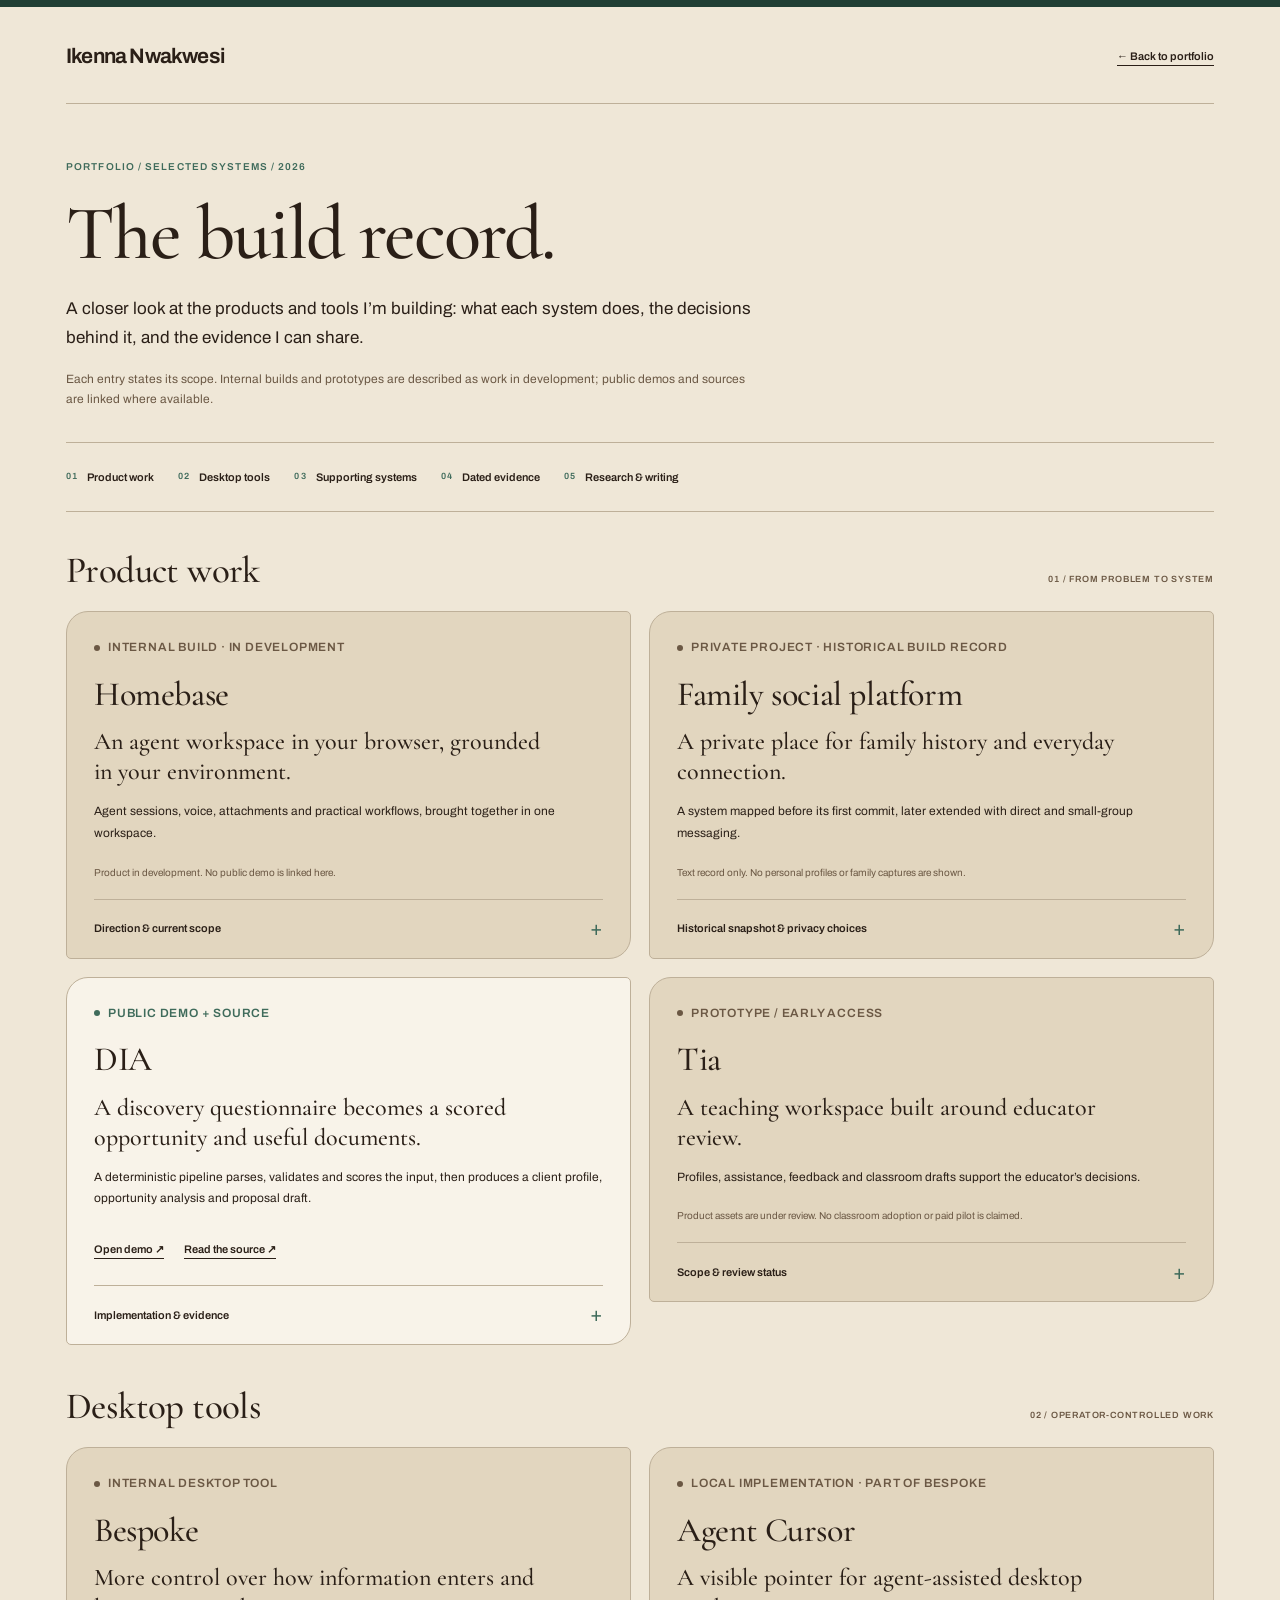
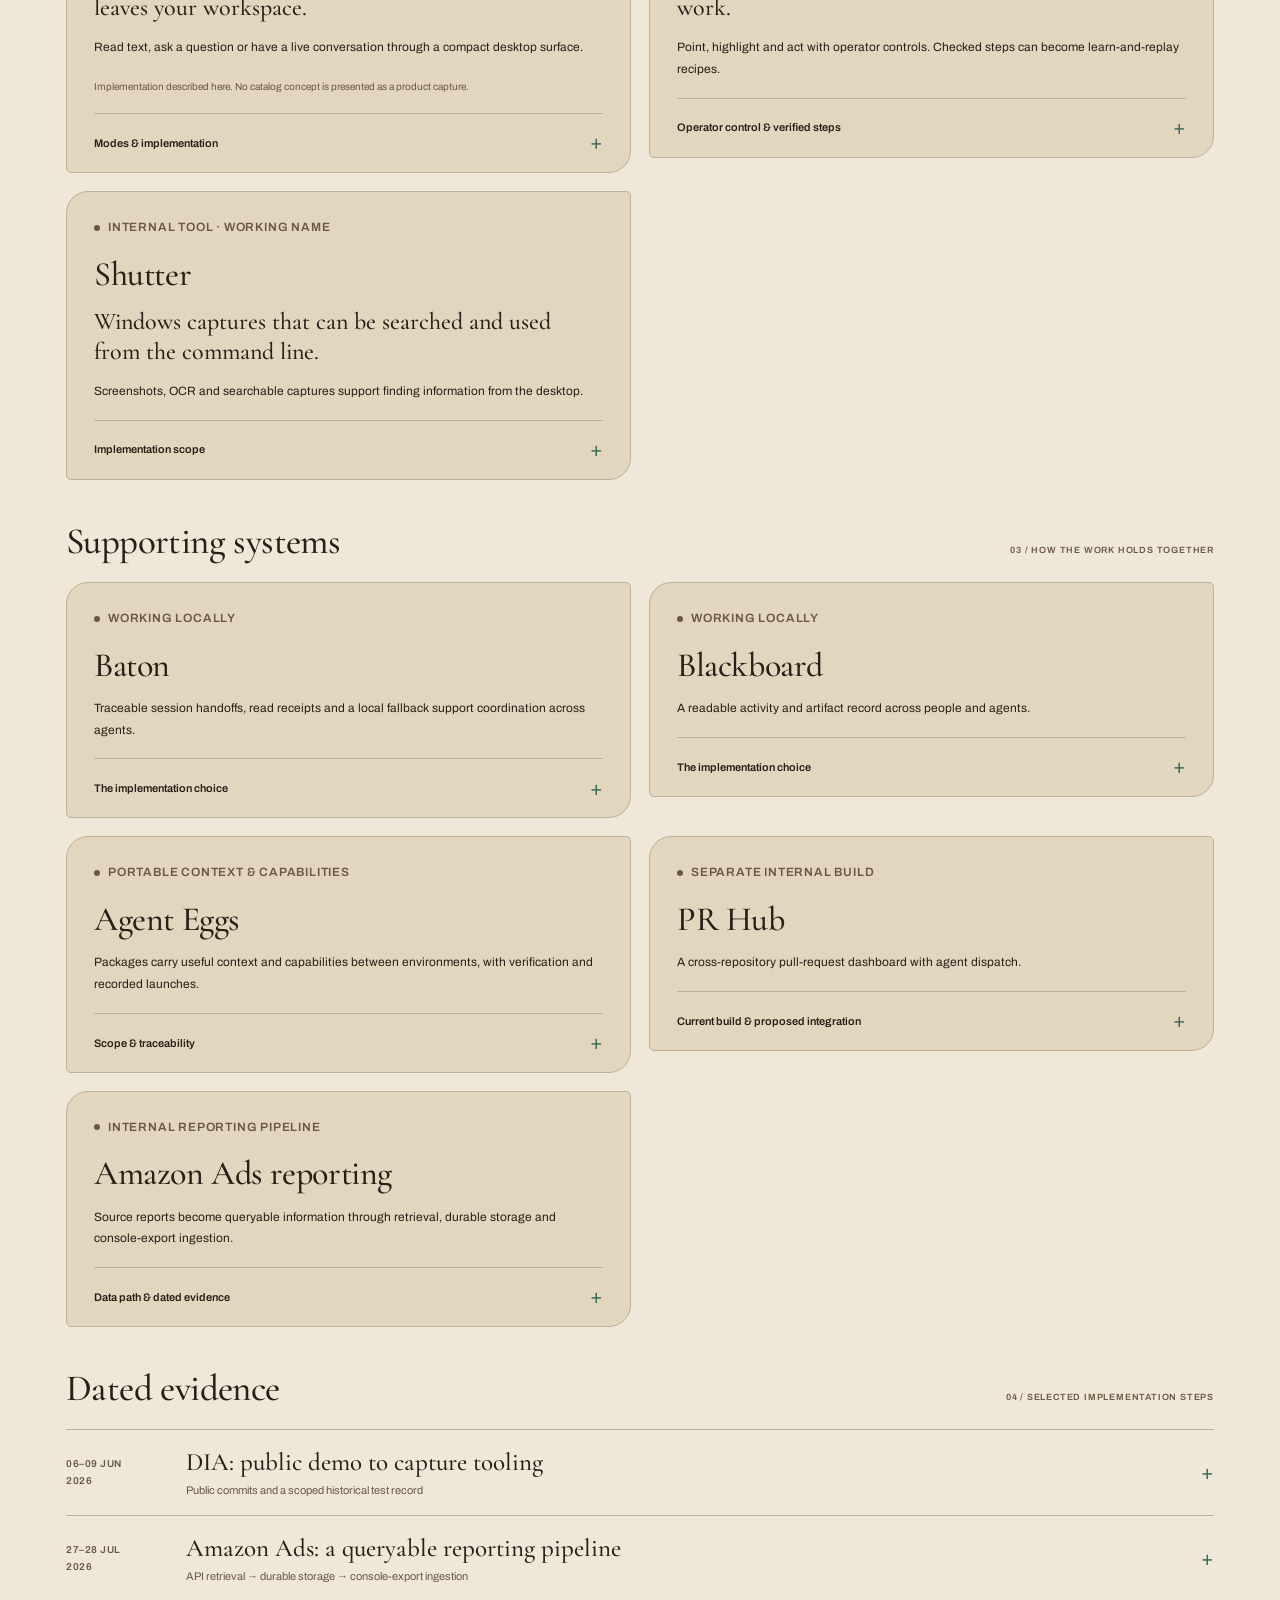
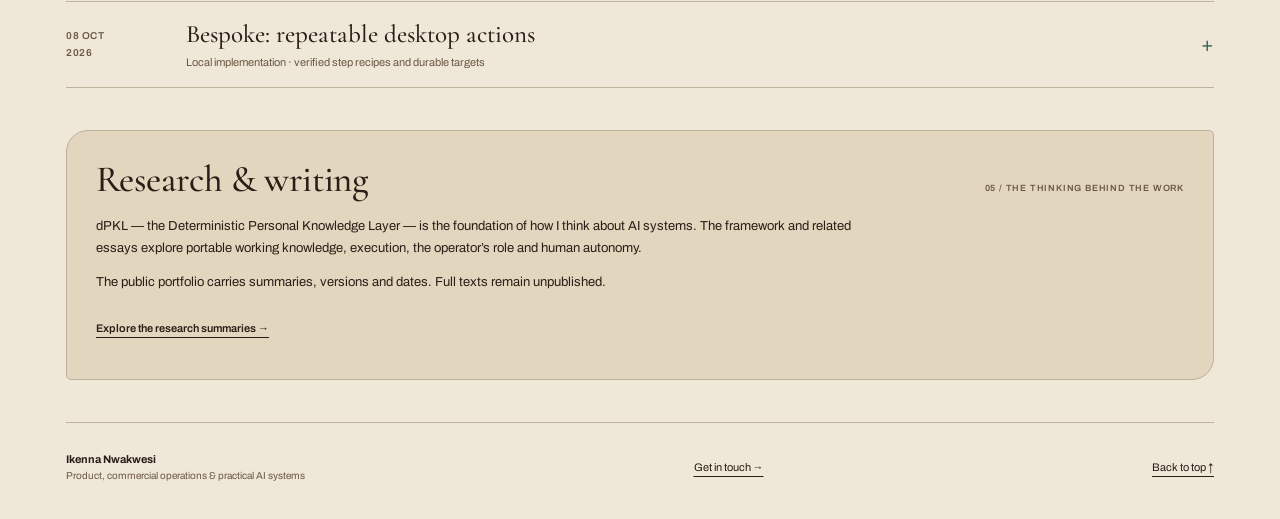
==== build-record.html @ 5bdbdd67 "Prepare a separate public-safe expanded build record draft" ====
<!doctype html>
<!-- ARTIFACT_IDENTITY_POLICY: Produced by the agent fleet. Public-safe cloud reconstruction; review provenance is recorded separately from the product page. -->
<html lang="en">
<head>
  <meta charset="utf-8">
  <meta name="viewport" content="width=device-width,initial-scale=1">
  <meta name="color-scheme" content="light">
  <meta name="description" content="A closer look at Ikenna Nwakwesi's product work, desktop tools, supporting systems and dated implementation evidence.">
  <title>The build record — Ikenna Nwakwesi</title>
  <link rel="stylesheet" href="assets/build-record.css">
</head>
<body>
<a class="skip" href="#main">Skip to content</a>
<div class="topline"></div>
<div class="wrap">
  <header class="header"><a class="wordmark" href="index.html">Ikenna Nwakwesi</a><a class="back-link" href="index.html#evidence">← Back to portfolio</a></header>
  <main id="main">
    <div class="hero">
      <p class="eyebrow">Portfolio / Selected systems / 2026</p>
      <h1>The build record.</h1>
      <p class="intro">A closer look at the products and tools I’m building: what each system does, the decisions behind it, and the evidence I can share.</p>
      <p class="scope-note">Each entry states its scope. Internal builds and prototypes are described as work in development; public demos and sources are linked where available.</p>
    </div>
    <nav class="contents" aria-label="Build record sections">
      <a href="#products"><span class="number">01</span>Product work</a>
      <a href="#desktop"><span class="number">02</span>Desktop tools</a>
      <a href="#support"><span class="number">03</span>Supporting systems</a>
      <a href="#milestones"><span class="number">04</span>Dated evidence</a>
      <a href="#research"><span class="number">05</span>Research &amp; writing</a>
    </nav>

    <section id="products" aria-labelledby="products-heading">
      <div class="section-heading"><h2 id="products-heading">Product work</h2><span class="section-label">01 / From problem to system</span></div>
      <div class="cards">
        <article class="card internal" id="homebase" aria-labelledby="homebase-title">
          <p class="status">Internal build · In development</p><h3 id="homebase-title">Homebase</h3>
          <p class="lead">An agent workspace in your browser, grounded in your environment.</p>
          <p>Agent sessions, voice, attachments and practical workflows, brought together in one workspace.</p>
          <p class="availability">Product in development. No public demo is linked here.</p>
          <details><summary>Direction &amp; current scope</summary><div class="detail-body"><p>The direction is a workspace the agent can operate while you focus on the work. The current internal build brings the working session and its inputs together.</p><p>PR Hub is a separate internal build. Its proposed integration with Homebase remains a product direction.</p></div></details>
        </article>

        <article class="card internal" id="family" aria-labelledby="family-title">
          <p class="status">Private project · Historical build record</p><h3 id="family-title">Family social platform</h3>
          <p class="lead">A private place for family history and everyday connection.</p>
          <p>A system mapped before its first commit, later extended with direct and small-group messaging.</p>
          <p class="availability">Text record only. No personal profiles or family captures are shown.</p>
          <details><summary>Historical snapshot &amp; privacy choices</summary><div class="detail-body">
            <p><strong>The first 66 elapsed hours</strong> produced the following historical snapshot. These are user-reported counts corroborated by the project’s About data.</p>
            <dl class="snapshot"><div><dt>101</dt><dd>commits</dd></div><div><dt>58</dt><dd>people recorded</dd></div><div><dt>92</dt><dd>relationships</dd></div><div><dt>123</dt><dd>sourced facts</dd></div><div><dt>35</dt><dd>deployments</dd></div></dl>
            <p>These are historical project counts, not current totals, paid adoption, measured labour hours or scale-test results.</p>
            <p>Later messaging work added floating, expanded and full-page views, notifications and attachments.</p>
            <p><strong>Encryption and retention:</strong> messages are encrypted at rest using a server-managed key; this is not end-to-end encryption. App message expiry is 30 days. Attachments expire after 7 days or are removed earlier after downloads. Recoverable cloud soft deletion for 7 days is intentionally preserved; expiry does not establish immediate permanent deletion.</p>
          </div></details>
        </article>

        <article class="card" id="dia" aria-labelledby="dia-title">
          <p class="status">Public demo + source</p><h3 id="dia-title">DIA</h3>
          <p class="lead">A discovery questionnaire becomes a scored opportunity and useful documents.</p>
          <p>A deterministic pipeline parses, validates and scores the input, then produces a client profile, opportunity analysis and proposal draft.</p>
          <div class="card-actions"><a href="https://dia-discovery-intake-623133365140.us-central1.run.app/" target="_blank" rel="noopener">Open demo ↗</a><a href="https://github.com/mdvnavy/Dia" target="_blank" rel="noopener">Read the source ↗</a></div>
          <details><summary>Implementation &amp; evidence</summary><div class="detail-body"><p>The deterministic path keeps scoring and generated documents inspectable. A Gemini agent can call those same functions as tools.</p><p>New implementation work is tracked separately from what has been deployed. An open pull request does not establish that a feature is available in the public demo. ClientMemory rows using <strong>Northstar.example</strong> are fixtures, not real customers.</p><p><a href="#dia-milestone">Inspect the dated implementation record ↓</a></p></div></details>
        </article>

        <article class="card internal" id="tia" aria-labelledby="tia-title">
          <p class="status">Prototype / Early access</p><h3 id="tia-title">Tia</h3>
          <p class="lead">A teaching workspace built around educator review.</p>
          <p>Profiles, assistance, feedback and classroom drafts support the educator’s decisions.</p>
          <p class="availability">Product assets are under review. No classroom adoption or paid pilot is claimed.</p>
          <details><summary>Scope &amp; review status</summary><div class="detail-body"><p>The work is a prototype with an early-access direction. The educator reviews the assistance and drafts; this record does not establish classroom deployment or teaching outcomes.</p><p>Approved product captures will be added when available. Current implementation and release status are reviewed separately.</p></div></details>
        </article>
      </div>
    </section>

    <section id="desktop" aria-labelledby="desktop-heading">
      <div class="section-heading"><h2 id="desktop-heading">Desktop tools</h2><span class="section-label">02 / Operator-controlled work</span></div>
      <div class="cards">
        <article class="card internal" id="bespoke" aria-labelledby="bespoke-title">
          <p class="status">Internal desktop tool</p><h3 id="bespoke-title">Bespoke</h3>
          <p class="lead">More control over how information enters and leaves your workspace.</p>
          <p>Read text, ask a question or have a live conversation through a compact desktop surface.</p>
          <p class="availability">Implementation described here. No catalog concept is presented as a product capture.</p>
          <details><summary>Modes &amp; implementation</summary><div class="detail-body"><ul><li><strong>speak:</strong> read text with playback controls.</li><li><strong>ask:</strong> answer a prompt, then speak the response.</li><li><strong>live:</strong> stream microphone audio and native audio replies, with interruption handling.</li></ul><p>This describes the internal implementation. It does not establish a new end-to-end microphone or latency test, or a full accessibility screen reader.</p></div></details>
        </article>

        <article class="card internal" id="agent-cursor" aria-labelledby="cursor-title">
          <p class="status">Local implementation · Part of Bespoke</p><h3 id="cursor-title">Agent Cursor</h3>
          <p class="lead">A visible pointer for agent-assisted desktop work.</p>
          <p>Point, highlight and act with operator controls. Checked steps can become learn-and-replay recipes.</p>
          <details><summary>Operator control &amp; verified steps</summary><div class="detail-body"><p>Agent Cursor is part of Bespoke. Durable targets and verified step recipes support repeatable desktop actions; replay follows the operator’s selected approval mode.</p><p><a href="#cursor-milestone">Read the 8 October implementation milestone ↓</a></p></div></details>
        </article>

        <article class="card internal" id="shutter" aria-labelledby="shutter-title">
          <p class="status">Internal tool · Working name</p><h3 id="shutter-title">Shutter</h3>
          <p class="lead">Windows captures that can be searched and used from the command line.</p>
          <p>Screenshots, OCR and searchable captures support finding information from the desktop.</p>
          <details><summary>Implementation scope</summary><div class="detail-body"><p>Shutter is a working name for an internal Windows tool. The record covers screenshots, OCR, searchable captures and a CLI; no public release or performance result is claimed.</p></div></details>
        </article>
      </div>
    </section>

    <section id="support" aria-labelledby="support-heading">
      <div class="section-heading"><h2 id="support-heading">Supporting systems</h2><span class="section-label">03 / How the work holds together</span></div>
      <div class="cards">
        <article class="card internal" id="baton" aria-labelledby="baton-title"><p class="status">Working locally</p><h3 id="baton-title">Baton</h3><p>Traceable session handoffs, read receipts and a local fallback support coordination across agents.</p><details><summary>The implementation choice</summary><div class="detail-body"><p>Handoffs leave a record of how work moved and whether it was received. Local fallback supports continuity across working environments.</p></div></details></article>
        <article class="card internal" id="blackboard" aria-labelledby="blackboard-title"><p class="status">Working locally</p><h3 id="blackboard-title">Blackboard</h3><p>A readable activity and artifact record across people and agents.</p><details><summary>The implementation choice</summary><div class="detail-body"><p>Plain JSON events keep the record readable even when the local viewer is down. The viewer surfaces handoffs, shared artifacts and fleet activity.</p></div></details></article>
        <article class="card internal" id="agent-eggs" aria-labelledby="eggs-title"><p class="status">Portable context &amp; capabilities</p><h3 id="eggs-title">Agent Eggs</h3><p>Packages carry useful context and capabilities between environments, with verification and recorded launches.</p><details><summary>Scope &amp; traceability</summary><div class="detail-body"><p>Package verification and launch records make what was loaded more inspectable. The work focuses on reusable context and capabilities across environments.</p></div></details></article>
        <article class="card internal" id="pr-hub" aria-labelledby="prhub-title"><p class="status">Separate internal build</p><h3 id="prhub-title">PR Hub</h3><p>A cross-repository pull-request dashboard with agent dispatch.</p><details><summary>Current build &amp; proposed integration</summary><div class="detail-body"><p>PR Hub is a separate internal build. Homebase integration is proposed; this record does not present it as an existing Homebase feature.</p></div></details></article>
        <article class="card internal" id="amazon-ads" aria-labelledby="ads-title"><p class="status">Internal reporting pipeline</p><h3 id="ads-title">Amazon Ads reporting</h3><p>Source reports become queryable information through retrieval, durable storage and console-export ingestion.</p><details><summary>Data path &amp; dated evidence</summary><div class="detail-body"><p>Parquet snapshots feed a rebuildable DuckDB store and a read-only query interface. An additional path normalizes exported report columns and year-month periods.</p><p>Account data, client outputs and commercial performance are excluded.</p><p><a href="#ads-milestone">Read the 27–28 July implementation milestones ↓</a></p></div></details></article>
      </div>
    </section>

    <section id="milestones" aria-labelledby="milestones-heading">
      <div class="section-heading"><h2 id="milestones-heading">Dated evidence</h2><span class="section-label">04 / Selected implementation steps</span></div>
      <details class="record-row" id="dia-milestone"><summary><span class="record-date">06–09 Jun<br>2026</span><span class="record-title">DIA: public demo to capture tooling<small>Public commits and a scoped historical test record</small></span></summary><div class="detail-body"><dl class="timeline"><dt>06 Jun · 19:43</dt><dd><strong>Initial public demo.</strong> Parser, scoring, document generation, web interface and tests. <a href="https://github.com/mdvnavy/Dia/commit/8f848a2" target="_blank" rel="noopener">Commit ↗</a></dd><dt>09 Jun · 01:01</dt><dd><strong>Capture integration.</strong> The original note records 26 passing tests across three named modules. This is a historical result, not a current full-suite total. <a href="https://raw.githubusercontent.com/mdvnavy/Dia/b95ee4f45365ac84481561f139f118bbe09f10dd/CAPTURE_INTEGRATION.md" target="_blank" rel="noopener">Original note ↗</a></dd><dt>09 Jun · 02:37</dt><dd><strong>Capture made opt-in.</strong> OBS capture is gated behind an explicit setting, with failures caught so they do not break the intake response. <a href="https://github.com/mdvnavy/Dia/commit/0dff12d" target="_blank" rel="noopener">Implementation ↗</a></dd></dl><p>Times shown in EDT (UTC−04:00), from the original commit records. No elapsed-time or submission claim is inferred.</p></div></details>
      <details class="record-row" id="ads-milestone"><summary><span class="record-date">27–28 Jul<br>2026</span><span class="record-title">Amazon Ads: a queryable reporting pipeline<small>API retrieval → durable storage → console-export ingestion</small></span></summary><div class="detail-body"><dl class="timeline"><dt>27 Jul · 23:53</dt><dd><strong>Report retrieval.</strong> A v1 API client creates or resumes a report, waits for completion, then downloads it.</dd><dt>28 Jul · 00:41</dt><dd><strong>Durable data layer.</strong> Parquet snapshots feed a rebuildable DuckDB store and a read-only query interface.</dd><dt>28 Jul · 00:57</dt><dd><strong>Console-export support.</strong> An additional path normalizes exported report columns and handles year-month periods.</dd></dl><p>EDT (UTC−04:00). These milestones are carried forward from the existing portfolio record, which states they were checked against the corresponding local repository revisions. No new source audit is claimed here.</p></div></details>
      <details class="record-row" id="cursor-milestone"><summary><span class="record-date">08 Oct<br>2026</span><span class="record-title">Bespoke: repeatable desktop actions<small>Local implementation · verified step recipes and durable targets</small></span></summary><div class="detail-body"><p>Work on remembering a step after its result has been checked, then replaying it against a durable target. Replay follows the operator’s selected approval mode.</p><p>Carried forward from the existing portfolio’s internal implementation record. Source remains private. This is not a public release, a client deployment or a measured productivity result.</p></div></details>
    </section>

    <section id="research" class="research" aria-labelledby="research-heading"><div class="section-heading"><h2 id="research-heading">Research &amp; writing</h2><span class="section-label">05 / The thinking behind the work</span></div><p>dPKL — the Deterministic Personal Knowledge Layer — is the foundation of how I think about AI systems. The framework and related essays explore portable working knowledge, execution, the operator’s role and human autonomy.</p><p>The public portfolio carries summaries, versions and dates. Full texts remain unpublished.</p><a href="index.html#research">Explore the research summaries →</a></section>
  </main>
  <footer class="footer"><div><strong>Ikenna Nwakwesi</strong><small>Product, commercial operations &amp; practical AI systems</small></div><a href="index.html#contact">Get in touch →</a><a href="#main">Back to top ↑</a></footer>
</div>
</body>
</html>
---- assets/build-record.css ----
/* Agent fleet. Expanded record using the portfolio's existing visual language. */
@font-face{font-family:Archivo;font-style:normal;font-weight:400 900;font-stretch:62% 125%;font-display:swap;src:url('../fonts/archivo-normal-400_900.woff2') format('woff2')}
@font-face{font-family:Cormorant;font-style:normal;font-weight:400 600;font-display:swap;src:url('../fonts/cormorantgaramond-normal-400.woff2') format('woff2')}
@font-face{font-family:Cormorant;font-style:italic;font-weight:400;font-display:swap;src:url('../fonts/cormorantgaramond-italic-400.woff2') format('woff2')}
:root{--paper:#EFE7D7;--surface:#E2D6BF;--ink:#2A1F17;--muted:#6B5844;--green:#3F6B5B;--deep:#203F35;--rust:#A45E2B;--line:#BEB099;--light:#F8F3E9;--serif:Cormorant,Georgia,serif;--sans:Archivo,Helvetica,sans-serif;--radius:22px 5px 22px 5px}
*{box-sizing:border-box}
html{scroll-behavior:smooth;scroll-padding-top:24px}
body{margin:0;background:var(--paper);color:var(--ink);font:15px/1.65 var(--sans)}
a{color:inherit;text-underline-offset:5px}
a:hover{color:var(--green)}
a:focus-visible,summary:focus-visible{outline:3px solid var(--rust);outline-offset:4px}
::selection{background:#b8caba;color:var(--deep)}
.skip{position:absolute;top:-80px;left:20px;padding:12px;background:var(--light);z-index:10}
.skip:focus{top:12px}
.topline{height:7px;background:var(--deep)}
.wrap{max-width:1240px;margin:auto;padding:0 46px}
.header{display:flex;align-items:center;justify-content:space-between;gap:20px;padding:27px 0 25px;border-bottom:1px solid var(--line)}
.wordmark{font-size:21px;font-weight:650;letter-spacing:-.8px;text-decoration:none}
.back-link{display:inline-flex;align-items:center;min-height:44px;font-size:11px;font-weight:600}
.hero{max-width:860px;padding:55px 0 32px}
.eyebrow,.section-label,.status,.number,.record-date{font-size:10px;font-weight:600;letter-spacing:1.1px;text-transform:uppercase}
.eyebrow{color:var(--green);margin:0 0 20px}
h1{font:500 clamp(54px,6vw,78px)/1 var(--serif);letter-spacing:-2px;margin:0 0 23px}
.intro{max-width:720px;font-size:17px;line-height:1.7;margin:0}
.scope-note{max-width:690px;font-size:12px;color:var(--muted);margin:17px 0 0}
.contents{display:flex;gap:6px 24px;flex-wrap:wrap;padding:12px 0;border-top:1px solid var(--line);border-bottom:1px solid var(--line);margin-bottom:39px}
.contents a{display:inline-flex;align-items:center;gap:9px;min-height:44px;font-size:11px;font-weight:600;text-decoration:none}
.number{color:var(--green);font-size:9px}
section{scroll-margin-top:24px;margin-bottom:42px}
.section-heading{display:flex;align-items:baseline;justify-content:space-between;gap:18px;margin-bottom:20px}
h2{font:500 37px/1.1 var(--serif);letter-spacing:-.6px;margin:0}
.section-label{font-size:9px;letter-spacing:.8px;color:var(--muted);text-align:right}
.cards{display:grid;grid-template-columns:repeat(2,minmax(0,1fr));gap:18px;align-items:start}
.card{border:1px solid var(--line);border-radius:var(--radius);padding:25px 27px 0;background:var(--light);min-width:0}
.card.internal{background:var(--surface)}
.status{display:flex;align-items:center;gap:8px;color:var(--green);font-size:9px;letter-spacing:.8px;margin:0 0 17px}
.status::before{content:"";width:6px;height:6px;flex:none;background:var(--green);border-radius:50%}
.internal .status{color:var(--muted)}
.internal .status::before{background:var(--muted)}
h3{font:500 34px/1.1 var(--serif);letter-spacing:-.4px;margin:0 0 14px}
.card .lead{font:500 24px/1.25 var(--serif);margin:0 0 14px;max-width:460px}
.card p{font-size:12px;margin:0 0 17px;line-height:1.8}
.card .availability{font-size:10px;color:var(--muted);margin-top:19px}
.card-actions{display:flex;flex-wrap:wrap;gap:8px 20px;margin:5px 0 14px}
.card-actions a{display:inline-flex;align-items:center;min-height:44px;font-size:11px;font-weight:600}
details{border-top:1px solid var(--line)}
summary{display:flex;align-items:center;justify-content:space-between;gap:16px;min-height:58px;padding:8px 0;cursor:pointer;list-style:none;font-size:11px;font-weight:600}
summary::-webkit-details-marker{display:none}
summary::after{content:"+";font-size:20px;font-weight:400;color:var(--green);flex:none}
details[open]>summary::after{content:"−"}
.detail-body{padding:8px 0 20px;color:var(--muted);font-size:12px}
.detail-body p:last-child{margin-bottom:0}
.detail-body strong{color:var(--ink);font-weight:600}
.detail-body ul{padding-left:18px;margin:0 0 15px}
.detail-body li{margin:7px 0}
.snapshot{display:grid;grid-template-columns:repeat(3,minmax(0,1fr));gap:15px 12px;margin:17px 0 19px}
.snapshot div{border-top:1px solid var(--line);padding-top:10px}
.snapshot dt{font:500 30px/1.15 var(--serif);color:var(--ink)}
.snapshot dd{font-size:10px;margin:4px 0 0}
.record-row{border-bottom:1px solid var(--line)}
.record-row+.record-row{border-top:0}
.record-row>summary{display:grid;grid-template-columns:100px 1fr auto;gap:20px;min-height:85px}
.record-date{font-size:10px;color:var(--muted);letter-spacing:.5px}
.record-title{font:500 25px/1.2 var(--serif)}
.record-title small{display:block;font:400 11px/1.6 var(--sans);color:var(--muted);margin-top:5px}
.record-row .detail-body{padding-left:120px;max-width:930px}
.timeline{display:grid;grid-template-columns:100px minmax(0,1fr);gap:13px 16px;margin:8px 0 18px}
.timeline dt{font-size:10px;color:var(--green)}
.timeline dd{margin:0;font-size:12px}
.research{border:1px solid var(--line);border-radius:var(--radius);padding:29px;background:var(--surface)}
.research .section-heading{margin-bottom:15px}
.research p{font-size:13px;max-width:770px;margin:0 0 13px}
.research a{display:inline-flex;align-items:center;min-height:44px;font-size:11px;font-weight:600}
.footer{border-top:1px solid var(--line);padding:22px 0 30px;display:flex;align-items:center;justify-content:space-between;gap:20px;font-size:11px}
.footer a{display:inline-flex;align-items:center;min-height:44px}
.footer small{display:block;color:var(--muted);font-size:10px}
@media(max-width:900px){.wrap{padding:0 28px}.card{padding:23px 21px 0}.cards{gap:16px}.card .lead{font-size:23px}.contents{gap:4px 20px}}
@media(max-width:650px){.wrap{padding:0 21px}.header{gap:14px;padding:18px 0}.wordmark{font-size:18px}.back-link{font-size:10px}.hero{padding:35px 0 27px}h1{font-size:clamp(47px,12vw,65px);letter-spacing:-1.3px}.intro{font-size:15px}.scope-note{font-size:11px}.contents{margin-bottom:31px;gap:2px 18px}.contents a{font-size:10px}.cards{grid-template-columns:1fr}.card{padding:23px 22px 0}.card p{font-size:13px}h2{font-size:32px}.section-heading{align-items:flex-start}.section-label{max-width:110px;font-size:8px;line-height:1.6}h3{font-size:32px}.card .lead{font-size:25px}section{margin-bottom:33px}.record-row>summary{grid-template-columns:64px 1fr auto;gap:12px;min-height:100px}.record-date{font-size:9px}.record-title{font-size:23px}.record-title small{font-size:10px}.record-row .detail-body{padding-left:0}.timeline{grid-template-columns:80px minmax(0,1fr);gap:13px}.research{padding:23px}.research .section-heading{display:block}.research .section-label{display:block;margin-top:10px;text-align:left;max-width:none}.footer{align-items:flex-start;flex-direction:column;gap:4px}}
@media(prefers-reduced-motion:reduce){html{scroll-behavior:auto}}
@media print{.topline,.skip,.contents,.back-link{display:none}.wrap{max-width:none;padding:0}.hero{padding-top:24px}.cards{display:block}.card{break-inside:avoid;margin-bottom:16px}body{background:white;color:black}.footer{margin-top:20px}}
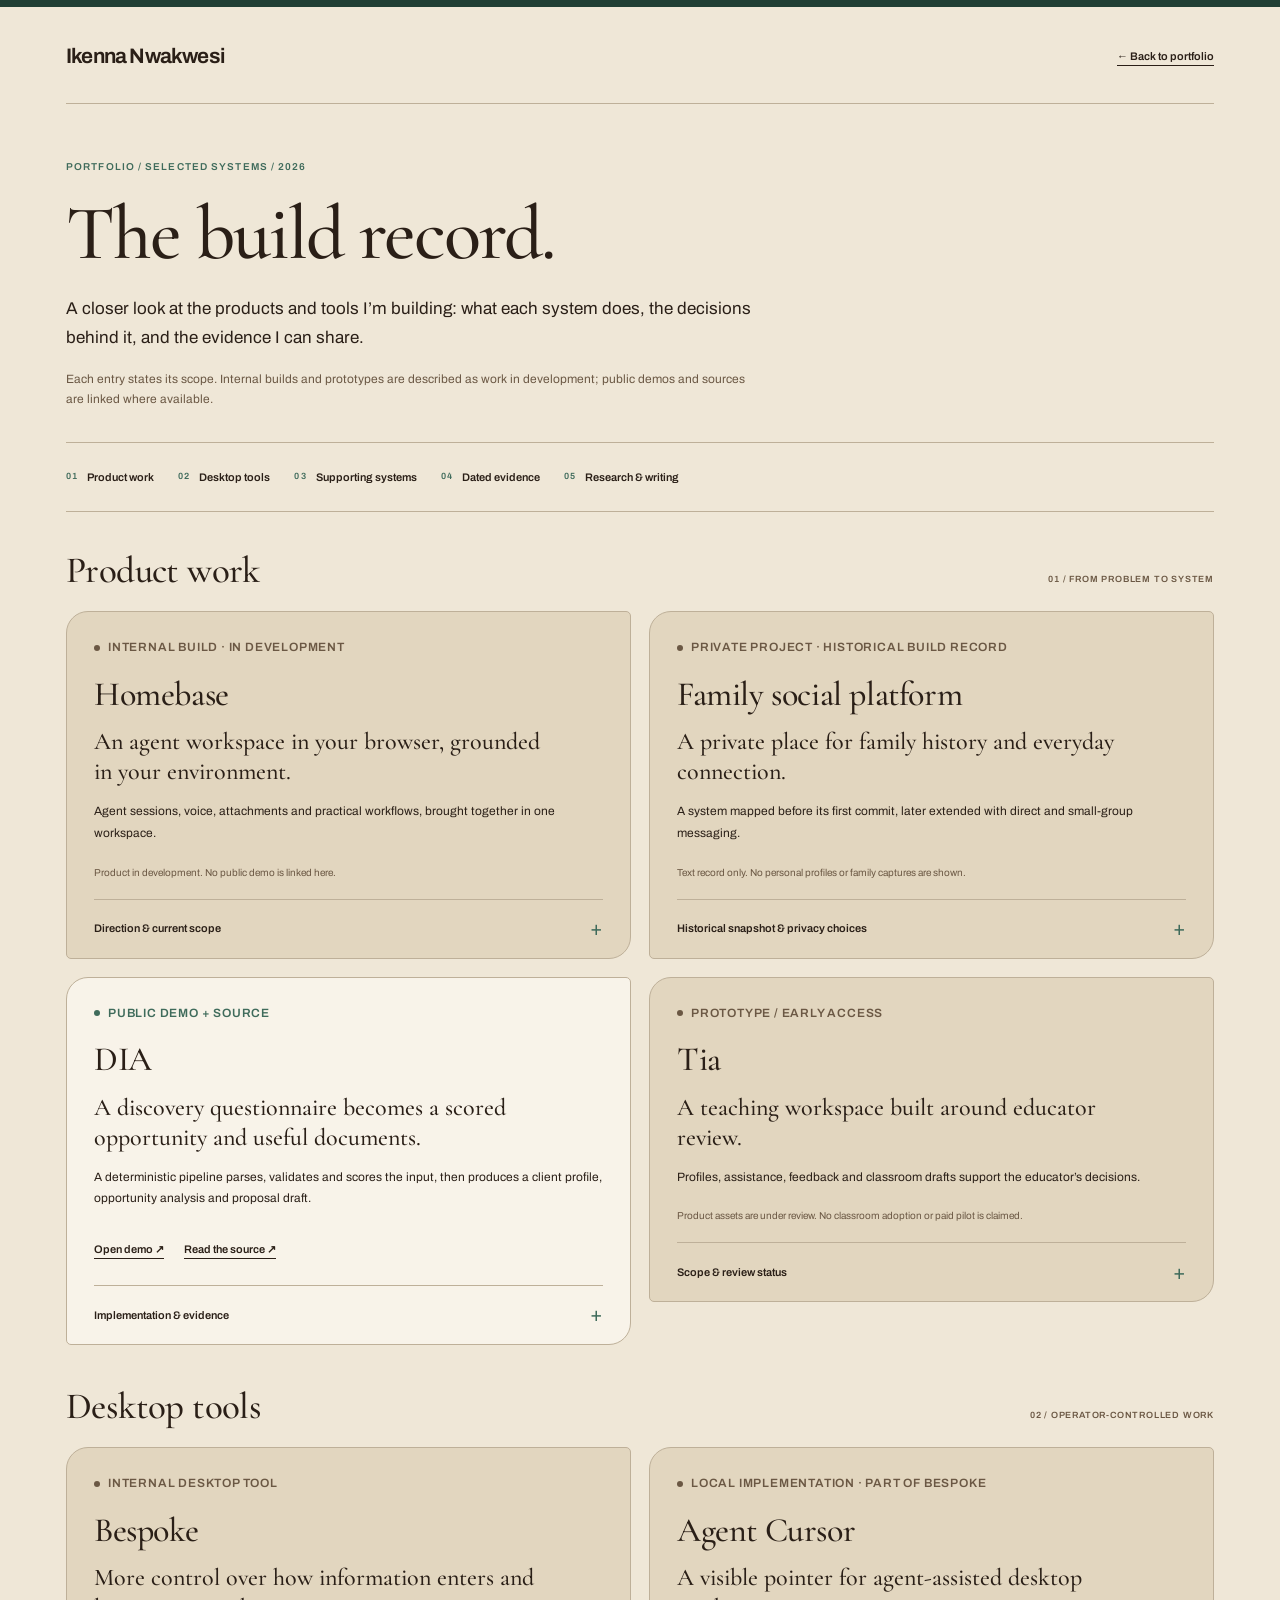
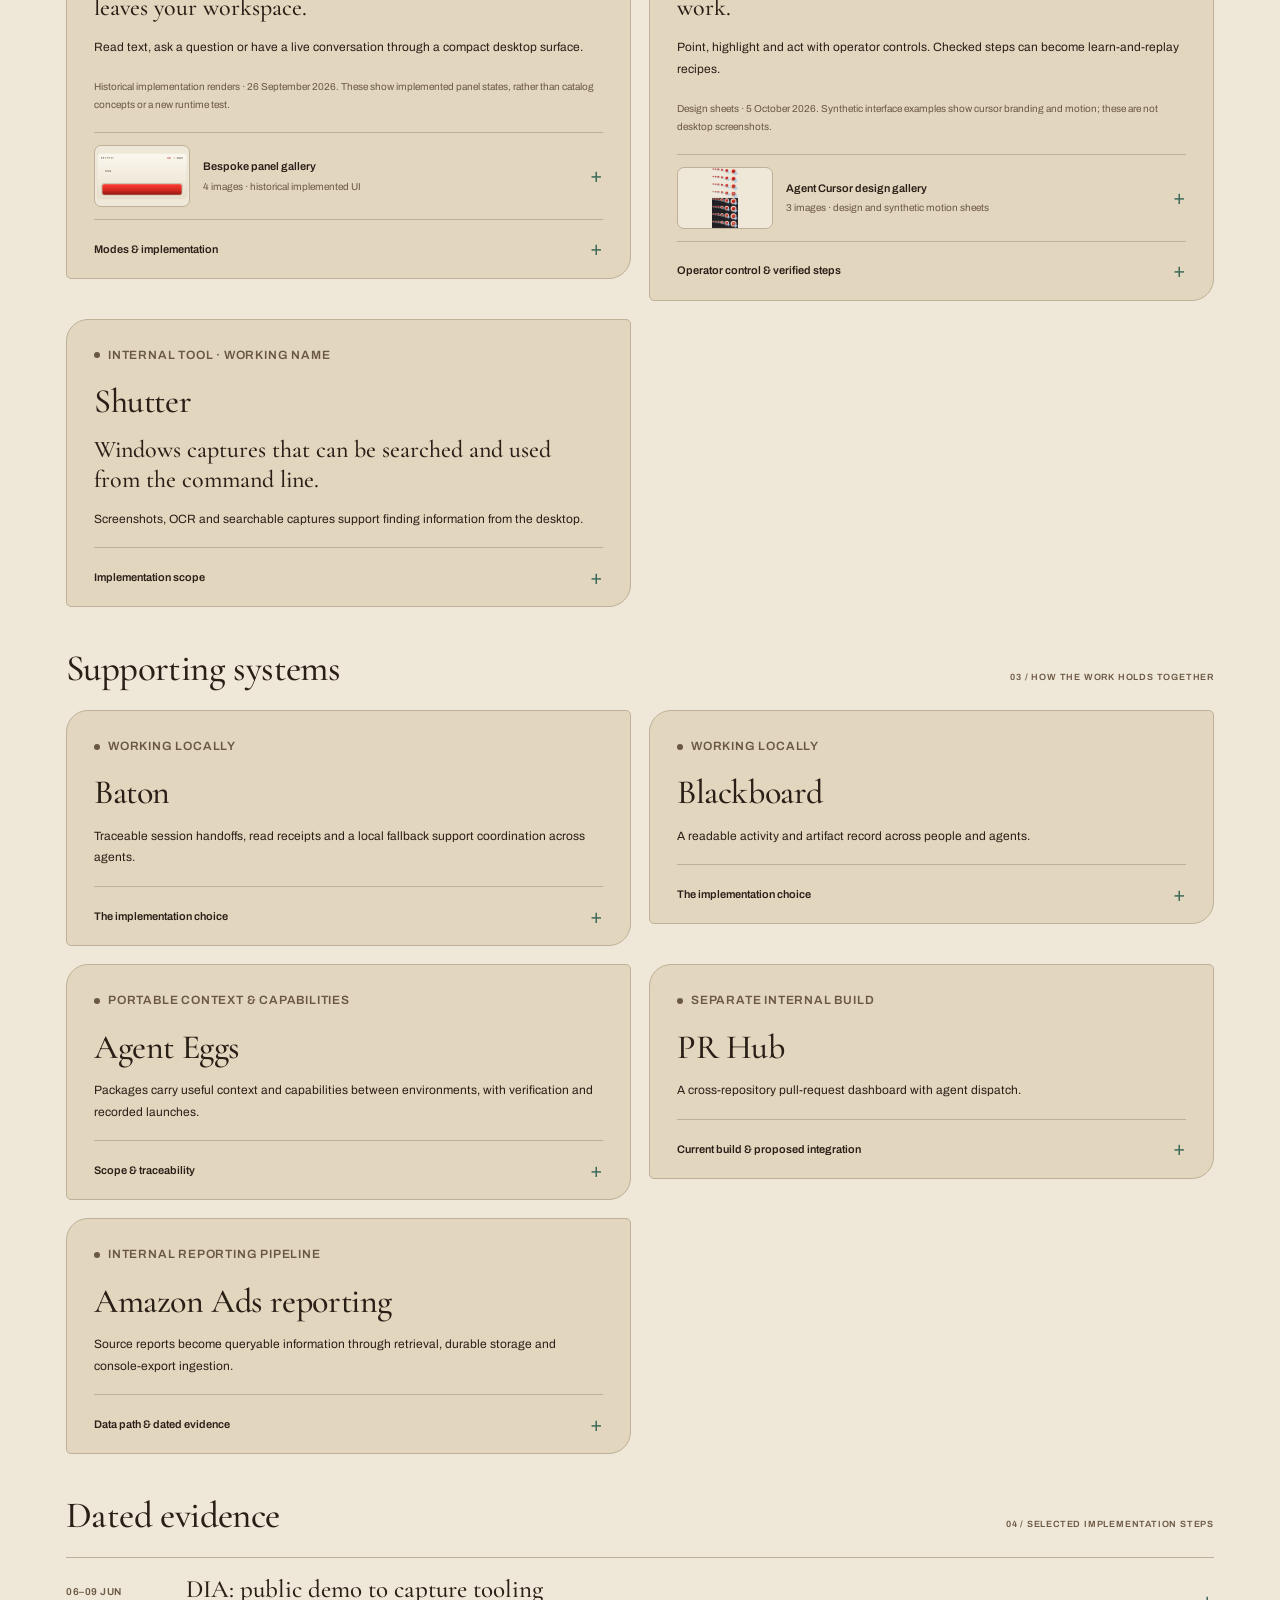
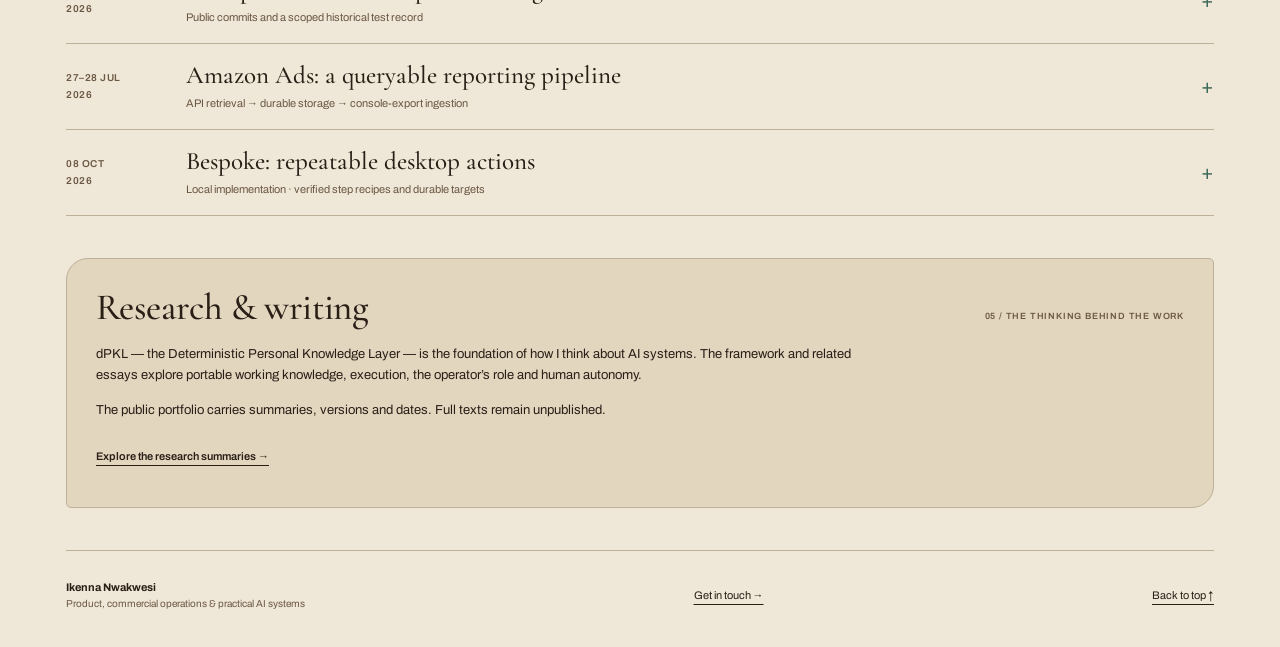
==== commit cef39be7: "Add collapsible project galleries with verified image originals and accessible viewer" ====
--- a/build-record.html
+++ b/build-record.html
@@ -8,6 +8,8 @@
   <meta name="description" content="A closer look at Ikenna Nwakwesi's product work, desktop tools, supporting systems and dated implementation evidence.">
   <title>The build record — Ikenna Nwakwesi</title>
   <link rel="stylesheet" href="assets/build-record.css">
+  <link rel="stylesheet" href="assets/project-gallery.css">
+  <script src="assets/project-gallery.js" defer></script>
 </head>
 <body>
 <a class="skip" href="#main">Skip to content</a>
@@ -79,7 +81,28 @@
           <p class="status">Internal desktop tool</p><h3 id="bespoke-title">Bespoke</h3>
           <p class="lead">More control over how information enters and leaves your workspace.</p>
           <p>Read text, ask a question or have a live conversation through a compact desktop surface.</p>
-          <p class="availability">Implementation described here. No catalog concept is presented as a product capture.</p>
+          <p class="availability">Historical implementation renders · 26 September 2026. These show implemented panel states, rather than catalog concepts or a new runtime test.</p>
+<details class="project-gallery" data-gallery="bespoke" aria-label="Bespoke panel gallery">
+  <summary><img class="gallery-cover" src="assets/build-record/bespoke/cream-unit.png" width="372" height="200" loading="lazy" decoding="async" alt=""><span class="gallery-summary-text">Bespoke panel gallery<small>4 images · historical implemented UI</small></span></summary>
+  <div class="gallery-grid">
+    <a class="gallery-item" data-gallery-item href="assets/build-record/bespoke/cream-unit.png" data-image-title="Studio Cream — ready" data-caption="The Studio Cream Bespoke panel in its ready state." data-provenance="Historical implemented UI render · 2026-09-26 · Bespoke source 5eed9e1">
+      <img src="assets/build-record/bespoke/cream-unit.png" width="372" height="200" loading="lazy" decoding="async" alt="The Studio Cream Bespoke panel in its ready state.">
+      <span class="gallery-item-caption">Studio Cream — ready</span>
+    </a>
+    <a class="gallery-item" data-gallery-item href="assets/build-record/bespoke/cream-unit-onair.png" data-image-title="Studio Cream — playback" data-caption="The Studio Cream Bespoke panel playing a generic voice example, with playback controls." data-provenance="Historical implemented UI render · 2026-09-26 · Bespoke source 5eed9e1">
+      <img src="assets/build-record/bespoke/cream-unit-onair.png" width="372" height="200" loading="lazy" decoding="async" alt="The Studio Cream Bespoke panel playing a generic voice example, with playback controls.">
+      <span class="gallery-item-caption">Studio Cream — playback</span>
+    </a>
+    <a class="gallery-item" data-gallery-item href="assets/build-record/bespoke/cream-unit-paused.png" data-image-title="Studio Cream — paused" data-caption="The Studio Cream Bespoke panel paused with playback controls." data-provenance="Historical implemented UI render · 2026-09-26 · Bespoke source 5eed9e1">
+      <img src="assets/build-record/bespoke/cream-unit-paused.png" width="372" height="200" loading="lazy" decoding="async" alt="The Studio Cream Bespoke panel paused with playback controls.">
+      <span class="gallery-item-caption">Studio Cream — paused</span>
+    </a>
+    <a class="gallery-item" data-gallery-item href="assets/build-record/bespoke/onair-unit.png" data-image-title="On Air — ready" data-caption="The dark On Air Bespoke panel in its ready state." data-provenance="Historical implemented UI render · 2026-09-26 · Bespoke source 5eed9e1">
+      <img src="assets/build-record/bespoke/onair-unit.png" width="372" height="200" loading="lazy" decoding="async" alt="The dark On Air Bespoke panel in its ready state.">
+      <span class="gallery-item-caption">On Air — ready</span>
+    </a>
+  </div>
+</details>
           <details><summary>Modes &amp; implementation</summary><div class="detail-body"><ul><li><strong>speak:</strong> read text with playback controls.</li><li><strong>ask:</strong> answer a prompt, then speak the response.</li><li><strong>live:</strong> stream microphone audio and native audio replies, with interruption handling.</li></ul><p>This describes the internal implementation. It does not establish a new end-to-end microphone or latency test, or a full accessibility screen reader.</p></div></details>
         </article>
 
@@ -87,7 +110,25 @@
           <p class="status">Local implementation · Part of Bespoke</p><h3 id="cursor-title">Agent Cursor</h3>
           <p class="lead">A visible pointer for agent-assisted desktop work.</p>
           <p>Point, highlight and act with operator controls. Checked steps can become learn-and-replay recipes.</p>
-          <details><summary>Operator control &amp; verified steps</summary><div class="detail-body"><p>Agent Cursor is part of Bespoke. Durable targets and verified step recipes support repeatable desktop actions; replay follows the operator’s selected approval mode.</p><p><a href="#cursor-milestone">Read the 8 October implementation milestone ↓</a></p></div></details>
+          <p class="availability">Design sheets · 5 October 2026. Synthetic interface examples show cursor branding and motion; these are not desktop screenshots.</p>
+<details class="project-gallery" data-gallery="agent-cursor" aria-label="Agent Cursor design gallery">
+  <summary><img class="gallery-cover" src="assets/build-record/agent-cursor/icon-sheet.png" width="900" height="2156" loading="lazy" decoding="async" alt=""><span class="gallery-summary-text">Agent Cursor design gallery<small>3 images · design and synthetic motion sheets</small></span></summary>
+  <div class="gallery-grid">
+    <a class="gallery-item" data-gallery-item href="assets/build-record/agent-cursor/icon-sheet.png" data-image-title="Cursor icon and state sheet" data-caption="Agent Cursor design sheet showing pointer and actuator icons in light and dark treatments." data-provenance="Design asset, not a desktop screenshot · 2026-10-05 · Bespoke source 3b537f8">
+      <img src="assets/build-record/agent-cursor/icon-sheet.png" width="900" height="2156" loading="lazy" decoding="async" alt="Agent Cursor design sheet showing pointer and actuator icons in light and dark treatments.">
+      <span class="gallery-item-caption">Cursor icon and state sheet</span>
+    </a>
+    <a class="gallery-item" data-gallery-item href="assets/build-record/agent-cursor/motion-pulse-sheet.png" data-image-title="Pointer pulse sequence" data-caption="Synthetic motion study showing a pointer pulse over a generic planning interface." data-provenance="Synthetic motion design sheet, not a desktop screenshot · 2026-10-05 · Bespoke source ab7ffe2">
+      <img src="assets/build-record/agent-cursor/motion-pulse-sheet.png" width="1440" height="700" loading="lazy" decoding="async" alt="Synthetic motion study showing a pointer pulse over a generic planning interface.">
+      <span class="gallery-item-caption">Pointer pulse sequence</span>
+    </a>
+    <a class="gallery-item" data-gallery-item href="assets/build-record/agent-cursor/motion-ripple-sheet.png" data-image-title="Pointer ripple sequence" data-caption="Synthetic motion study showing ripple states around a pointer over a generic notes interface." data-provenance="Synthetic motion design sheet, not a desktop screenshot · 2026-10-05 · Bespoke source ab7ffe2">
+      <img src="assets/build-record/agent-cursor/motion-ripple-sheet.png" width="1440" height="1450" loading="lazy" decoding="async" alt="Synthetic motion study showing ripple states around a pointer over a generic notes interface.">
+      <span class="gallery-item-caption">Pointer ripple sequence</span>
+    </a>
+  </div>
+</details>
+<details><summary>Operator control &amp; verified steps</summary><div class="detail-body"><p>Agent Cursor is part of Bespoke. Durable targets and verified step recipes support repeatable desktop actions; replay follows the operator’s selected approval mode.</p><p><a href="#cursor-milestone">Read the 8 October implementation milestone ↓</a></p></div></details>
         </article>
 
         <article class="card internal" id="shutter" aria-labelledby="shutter-title">
--- a/assets/project-gallery.css
+++ b/assets/project-gallery.css
@@ -0,0 +1,69 @@
+/* Agent fleet. Project image collections and one shared, native modal viewer. */
+.project-gallery{margin:18px 0 0;border-top:1px solid var(--line)}
+.project-gallery>summary{display:flex;gap:13px;align-items:center;min-height:84px;padding:12px 0;font-size:11px;touch-action:manipulation}
+.project-gallery .gallery-cover{display:block;flex:none;width:96px;height:62px;object-fit:contain;background:var(--paper);border:1px solid var(--line);border-radius:7px}
+.project-gallery .gallery-cover[hidden]{display:none}
+.gallery-summary-text{display:block;min-width:0;flex:1;line-height:1.5}
+.gallery-summary-text small{display:block;margin-top:4px;font-size:10px;font-weight:400;color:var(--muted)}
+.project-gallery .gallery-grid{display:grid;grid-template-columns:repeat(2,minmax(0,1fr));gap:12px;padding:10px 0 23px}
+.project-gallery .gallery-item{display:flex;flex-direction:column;gap:8px;min-width:0;min-height:44px;padding:10px;color:var(--ink);background:var(--paper);border:1px solid var(--line);border-radius:8px;text-decoration:none;touch-action:manipulation}
+.project-gallery .gallery-item:hover{background:var(--light);color:var(--green)}
+.project-gallery .gallery-item[hidden]{display:none}
+.project-gallery .gallery-item img{display:block;width:100%;height:auto;aspect-ratio:1.7;object-fit:contain;border-radius:4px}
+.gallery-item-caption{display:block;font-size:10px;line-height:1.6}
+.project-gallery-dialog{position:fixed;inset:0;width:100%;height:100dvh;max-width:none;max-height:none;margin:0;padding:clamp(8px,2vw,26px);border:0;background:transparent;color:var(--ink);overflow:hidden}
+.project-gallery-dialog:not([open]){display:none}
+.project-gallery-dialog[open]{display:grid;place-items:center}
+.project-gallery-dialog::backdrop{background:#17221ddd}
+.project-gallery-dialog .gallery-viewer{display:grid;grid-template-rows:auto minmax(0,1fr) auto auto;gap:12px;width:min(1320px,100%);height:min(1000px,100%);min-width:0;min-height:0;padding:18px;background:var(--paper);border:1px solid var(--line);border-radius:16px 5px 16px 5px;box-shadow:0 16px 80px #0005}
+.project-gallery-dialog .gallery-toolbar{display:flex;align-items:center;justify-content:space-between;gap:16px;min-width:0}
+.project-gallery-dialog .gallery-heading{min-width:0}
+.project-gallery-dialog h2{margin:0;font:500 25px/1.15 var(--serif);letter-spacing:-.2px;overflow-wrap:anywhere}
+.project-gallery-dialog .gallery-counter{margin:4px 0 0;color:var(--muted);font:400 11px/1.5 var(--sans)}
+.project-gallery-dialog button{display:inline-flex;align-items:center;justify-content:center;gap:9px;min-height:44px;padding:9px 14px;border:1px solid var(--line);border-radius:999px;background:var(--light);color:var(--ink);font:600 12px/1.3 var(--sans);cursor:pointer;touch-action:manipulation}
+.project-gallery-dialog button:hover:not(:disabled){background:var(--surface)}
+.project-gallery-dialog button:disabled{opacity:.5;cursor:default}
+.project-gallery-dialog .gallery-close{flex:none}
+.project-gallery-dialog .gallery-close span{font-size:22px;font-weight:400;line-height:1}
+.project-gallery-dialog :is(button,a,.gallery-stage):focus-visible{outline:3px solid var(--rust);outline-offset:3px}
+.project-gallery-dialog .gallery-stage{position:relative;display:grid;place-items:center;min-width:0;min-height:0;padding:12px;background:var(--surface);border:1px solid var(--line);border-radius:8px;overflow:auto;overscroll-behavior:contain;touch-action:pan-y pinch-zoom}
+.project-gallery-dialog .gallery-stage>img{display:block;max-width:100%;max-height:100%;width:auto;height:auto;min-width:0;min-height:0;object-fit:contain}
+.project-gallery-dialog .gallery-load-status{position:absolute;inset:auto 12px 12px;margin:0;padding:8px 12px;background:var(--light);color:var(--ink);border:1px solid var(--line);border-radius:8px;text-align:center;font:400 12px/1.5 var(--sans);pointer-events:none}
+.project-gallery-dialog .gallery-load-status[hidden]{display:none}
+.project-gallery-dialog .gallery-description{max-height:23dvh;overflow:auto;overscroll-behavior:contain;min-width:0;padding:0 3px;font:400 12px/1.6 var(--sans)}
+.project-gallery-dialog #project-gallery-caption{margin:0 0 5px;color:var(--ink)}
+.project-gallery-dialog #project-gallery-provenance{margin:0;color:var(--muted);font-size:10px;overflow-wrap:anywhere}
+.project-gallery-dialog .gallery-source{display:inline-flex;align-items:center;min-height:44px;color:var(--green);font-size:11px;text-underline-offset:4px}
+.project-gallery-dialog .gallery-source[hidden]{display:none}
+.project-gallery-dialog .gallery-controls{display:flex;justify-content:space-between;align-items:center;gap:8px}
+.project-gallery-dialog.gallery-actual-size .gallery-stage{display:block;touch-action:auto}
+.project-gallery-dialog.gallery-actual-size .gallery-stage>img{max-width:none;max-height:none;width:auto;height:auto;margin:auto;object-fit:initial}
+html.project-gallery-open,html.project-gallery-open body{overflow:hidden;overscroll-behavior:none}
+@media(max-width:650px){
+  .project-gallery .gallery-cover{width:77px;height:55px}
+  .project-gallery .gallery-grid{gap:10px}
+  .project-gallery .gallery-item{padding:8px}
+  .project-gallery-dialog .gallery-viewer{padding:12px;gap:10px}
+  .project-gallery-dialog .gallery-toolbar{gap:10px;align-items:flex-start}
+  .project-gallery-dialog h2{font-size:22px}
+  .project-gallery-dialog .gallery-counter{font-size:10px}
+  .project-gallery-dialog .gallery-close{padding:9px 12px}
+  .project-gallery-dialog .gallery-stage{padding:8px}
+  .project-gallery-dialog .gallery-description{font-size:11px;max-height:26dvh}
+  .project-gallery-dialog .gallery-controls{gap:6px;flex-wrap:wrap}
+  .project-gallery-dialog .gallery-controls button{padding:8px 11px;font-size:11px}
+  .project-gallery-dialog .gallery-size{order:3;width:100%}
+  .project-gallery-dialog .gallery-next{margin-left:auto}
+}
+@media(max-height:500px) and (min-width:651px){
+  .project-gallery-dialog .gallery-viewer{grid-template-columns:minmax(0,1fr) 240px;grid-template-rows:auto minmax(0,1fr) auto;gap:10px;padding:12px}
+  .project-gallery-dialog .gallery-toolbar{grid-column:1/-1}
+  .project-gallery-dialog .gallery-stage{grid-column:1;grid-row:2/4}
+  .project-gallery-dialog .gallery-description{grid-column:2;grid-row:2;max-height:none}
+  .project-gallery-dialog .gallery-controls{grid-column:2;grid-row:3;flex-wrap:wrap;gap:6px}
+  .project-gallery-dialog .gallery-controls button{font-size:11px;padding:8px 11px}
+  .project-gallery-dialog .gallery-size{order:3;width:100%}
+  .project-gallery-dialog .gallery-next{margin-left:auto}
+}
+@media(prefers-reduced-motion:reduce){.project-gallery-dialog{scroll-behavior:auto}}
+@media print{.project-gallery-dialog{display:none!important}.project-gallery .gallery-grid{display:block}.project-gallery .gallery-item{break-inside:avoid;margin:8px 0}.project-gallery>summary::after{display:none}}
